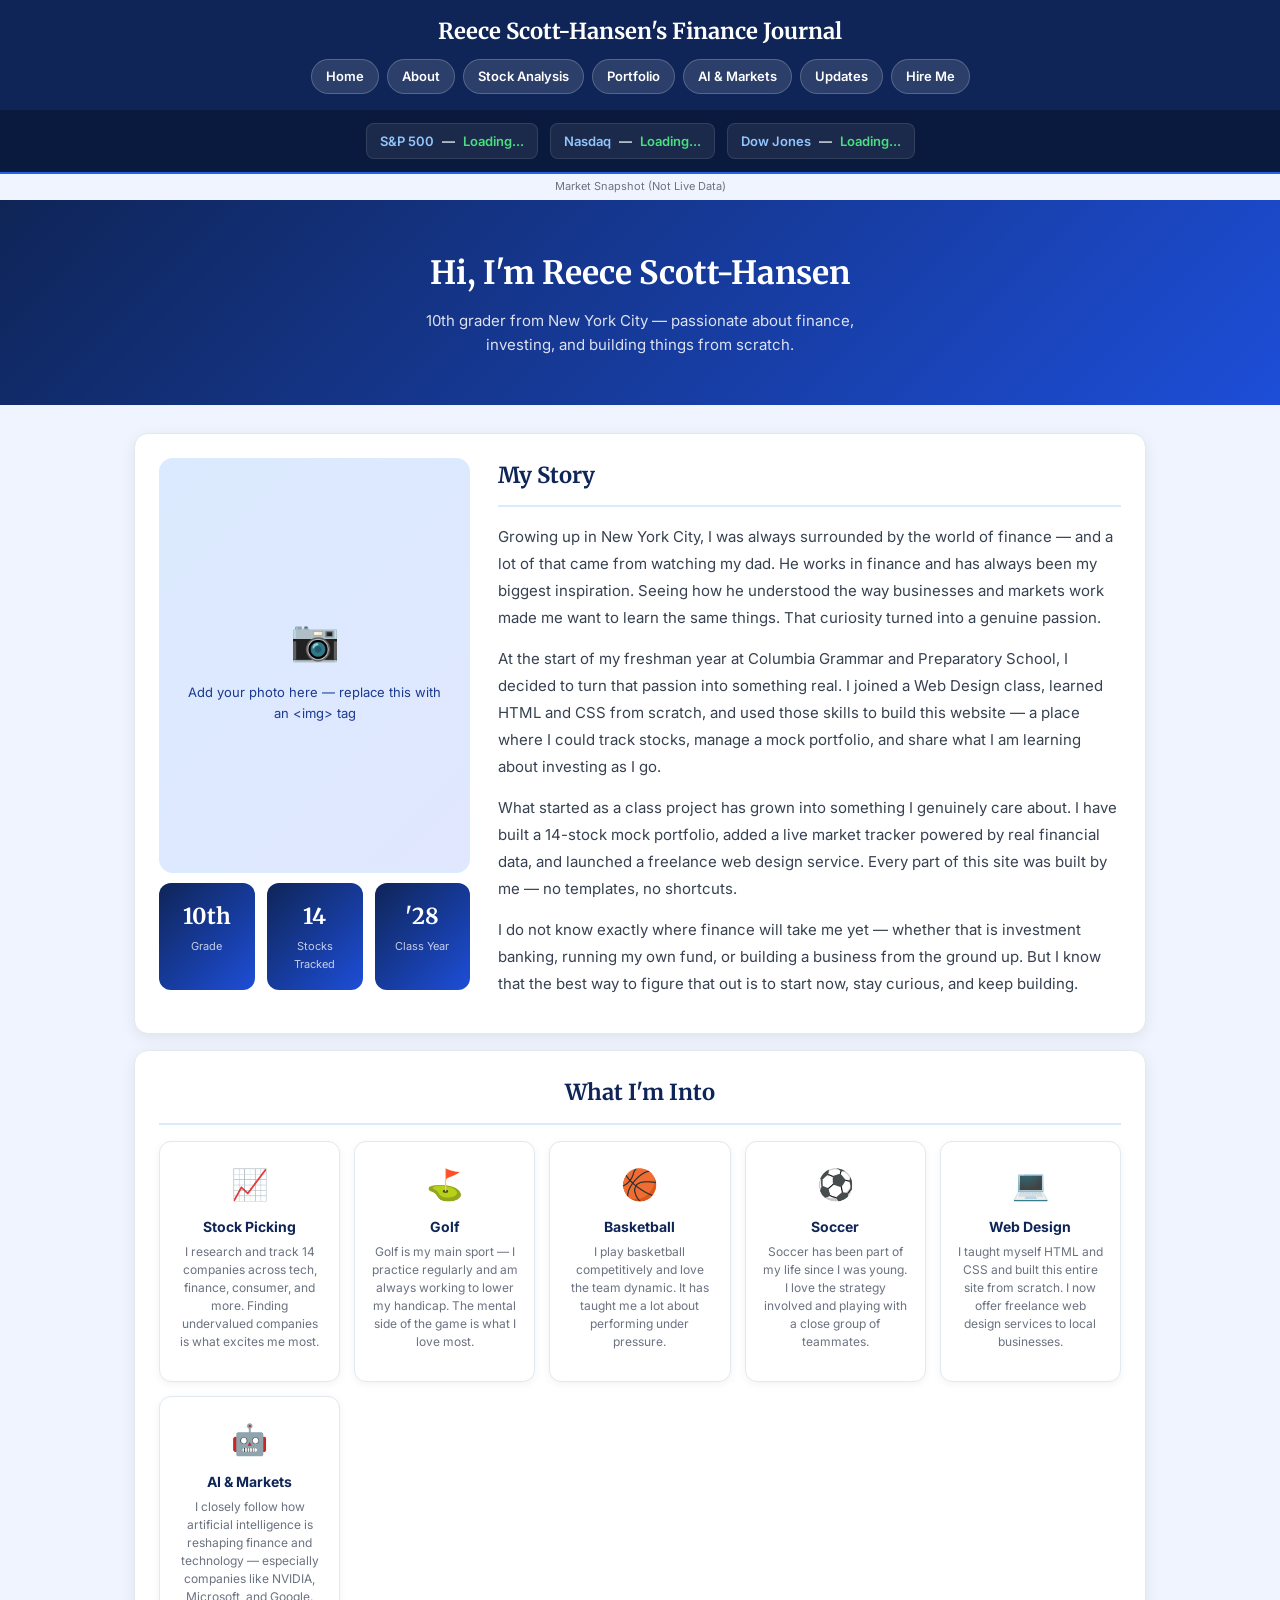
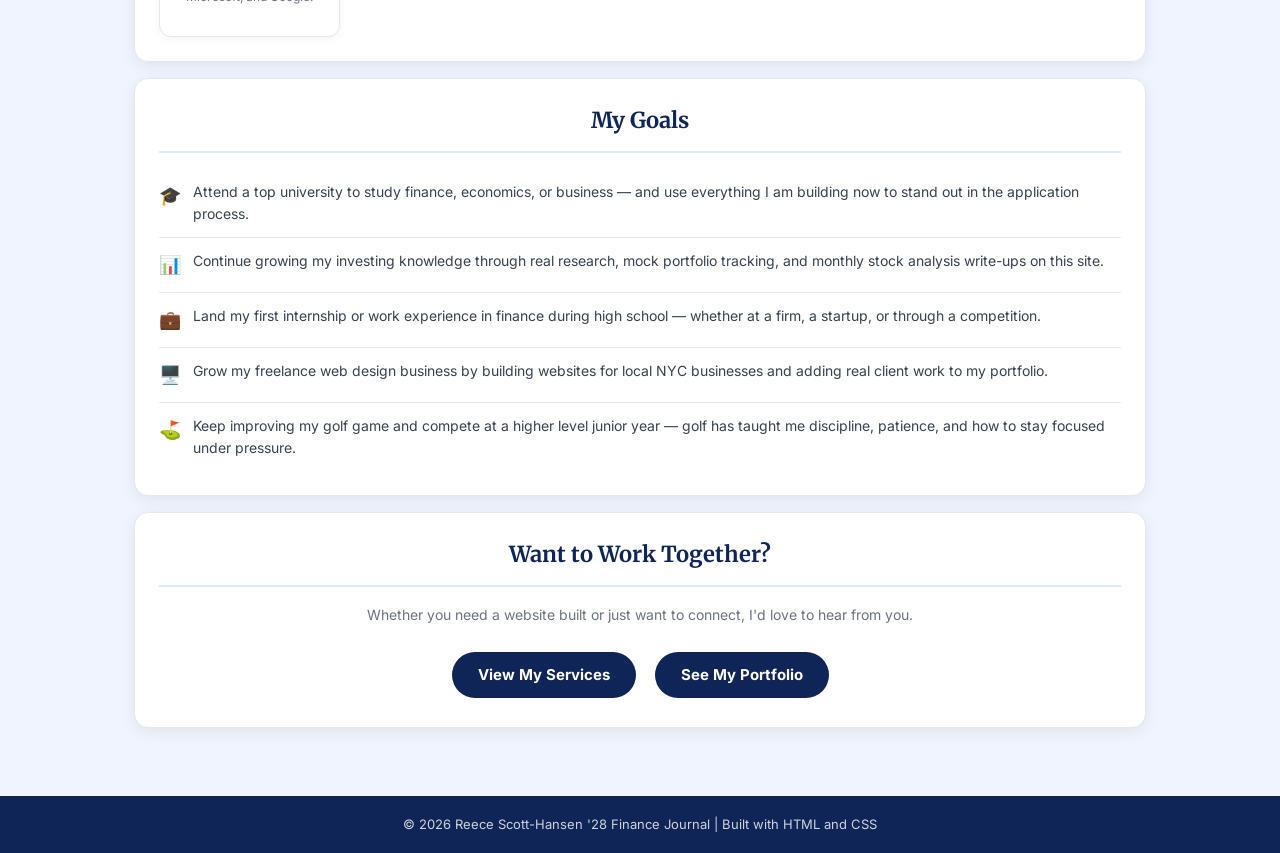
==== about.html @ 5f7d259a "Add files via upload" ====
<!DOCTYPE html>
<html lang="en">
<head>
  <meta name="viewport" content="width=device-width, initial-scale=1.0">
  <title>About Me — Reece Scott-Hansen</title>
  <link rel="stylesheet" href="styles.css">
  <style>
    .about-hero {
      background: linear-gradient(135deg, #0f2557, #1d4ed8);
      padding: 48px 20px;
      text-align: center;
    }

    .about-hero h2 {
      font-family: 'Merriweather', serif;
      color: white;
      font-size: clamp(22px, 4vw, 32px);
      margin-bottom: 10px;
    }

    .about-hero p {
      color: rgba(255,255,255,0.85);
      font-size: 15px;
      max-width: 500px;
      margin: 0 auto;
    }

    .about-grid {
      display: grid;
      grid-template-columns: 1fr 2fr;
      gap: 28px;
      align-items: start;
    }

    .about-photo {
      width: 100%;
      border-radius: 14px;
      border: 3px solid var(--light-blue);
      box-shadow: 0 8px 24px rgba(0,0,0,0.1);
    }

    .about-photo-placeholder {
      width: 100%;
      aspect-ratio: 3/4;
      background: linear-gradient(135deg, #dbeafe, #e0e7ff);
      border-radius: 14px;
      border: 3px solid var(--light-blue);
      display: flex;
      flex-direction: column;
      align-items: center;
      justify-content: center;
      color: var(--blue);
      font-size: 13px;
      text-align: center;
      padding: 20px;
      gap: 10px;
    }

    .about-photo-placeholder .photo-icon {
      font-size: 40px;
    }

    .stat-grid {
      display: grid;
      grid-template-columns: repeat(3, 1fr);
      gap: 12px;
      margin-top: 10px;
    }

    .stat-box {
      background: linear-gradient(135deg, #0f2557, #1d4ed8);
      border-radius: 12px;
      padding: 16px 12px;
      text-align: center;
    }

    .stat-number {
      color: white;
      font-size: 22px;
      font-weight: 700;
      font-family: 'Merriweather', serif;
    }

    .stat-label {
      color: rgba(255,255,255,0.75);
      font-size: 11px;
      margin-top: 4px;
    }

    .interest-grid {
      display: grid;
      grid-template-columns: repeat(auto-fit, minmax(180px, 1fr));
      gap: 14px;
    }

    .interest-card {
      background: white;
      border: 1px solid var(--border);
      border-radius: 12px;
      padding: 18px 16px;
      text-align: center;
      box-shadow: 0 2px 8px rgba(0,0,0,0.05);
    }

    .interest-icon { font-size: 30px; margin-bottom: 8px; }

    .interest-card h4 {
      color: var(--navy);
      font-size: 14px;
      font-weight: 700;
      margin-bottom: 5px;
    }

    .interest-card p {
      color: var(--gray);
      font-size: 12px;
      line-height: 1.5;
    }

    .goal-list {
      list-style: none;
      padding: 0;
    }

    .goal-list li {
      display: flex;
      align-items: flex-start;
      gap: 12px;
      padding: 12px 0;
      border-bottom: 1px solid var(--border);
      font-size: 14px;
      color: #374151;
      line-height: 1.6;
    }

    .goal-list li:last-child { border-bottom: none; }

    .goal-list li .goal-icon {
      font-size: 18px;
      flex-shrink: 0;
      margin-top: 1px;
    }

    @media (max-width: 600px) {
      .about-grid { grid-template-columns: 1fr; }
      .stat-grid { grid-template-columns: repeat(3, 1fr); gap: 8px; }
      .stat-number { font-size: 18px; }
      .stat-label { font-size: 10px; }
      .about-hero { padding: 32px 16px; }
    }
  </style>
</head>
<body>

  <header>
    <div class="container">
      <nav>
        <h1>Reece Scott-Hansen's Finance Journal</h1>
        <ul>
          <li><a href="index.html">Home</a></li>
          <li><a href="about.html">About</a></li>
          <li><a href="stocks.html">Stock Analysis</a></li>
          <li><a href="port.html">Portfolio</a></li>
          <li><a href="ai.html">AI &amp; Markets</a></li>
          <li><a href="updates.html">Updates</a></li>
          <li><a href="hire.html">Hire Me</a></li>
        </ul>
      </nav>
    </div>
  </header>

  <div class="market-bar">
    <a href="https://finance.yahoo.com/quote/%5EGSPC/" target="_blank" class="market-item">
      <span class="market-name">S&amp;P 500</span>
      <span class="market-price" id="mb-sp500-price">—</span>
      <span class="up" id="mb-sp500-change">Loading...</span>
    </a>
    <a href="https://finance.yahoo.com/quote/%5EIXIC/" target="_blank" class="market-item">
      <span class="market-name">Nasdaq</span>
      <span class="market-price" id="mb-nasdaq-price">—</span>
      <span class="up" id="mb-nasdaq-change">Loading...</span>
    </a>
    <a href="https://finance.yahoo.com/quote/%5EDJI/" target="_blank" class="market-item">
      <span class="market-name">Dow Jones</span>
      <span class="market-price" id="mb-dow-price">—</span>
      <span class="up" id="mb-dow-change">Loading...</span>
    </a>
  </div>
  <p class="market-label">Loading live data...</p>
  <script src="market.js"></script>

  <!-- Hero -->
  <div class="about-hero">
    <h2>Hi, I'm Reece Scott-Hansen</h2>
    <p>10th grader from New York City — passionate about finance, investing, and building things from scratch.</p>
  </div>

  <section>
    <div class="container">

      <!-- Main about section -->
      <div class="section-box">
        <div class="about-grid">

          <div>
            <div class="about-photo-placeholder">
              <div class="photo-icon">📷</div>
              <div>Add your photo here — replace this with an &lt;img&gt; tag</div>
            </div>
            <div class="stat-grid">
              <div class="stat-box">
                <div class="stat-number">10th</div>
                <div class="stat-label">Grade</div>
              </div>
              <div class="stat-box">
                <div class="stat-number">14</div>
                <div class="stat-label">Stocks Tracked</div>
              </div>
              <div class="stat-box">
                <div class="stat-number">'28</div>
                <div class="stat-label">Class Year</div>
              </div>
            </div>
          </div>

          <div>
            <h3 style="text-align:left; border-bottom: 2px solid var(--light-blue); padding-bottom: 12px; margin-bottom: 16px;">My Story</h3>

            <p style="color:#374151; margin-bottom: 14px; line-height: 1.8; font-size: 15px;">
              Growing up in New York City, I was always surrounded by the world of finance — and a lot of that came from watching my dad. He works in finance and has always been my biggest inspiration. Seeing how he understood the way businesses and markets work made me want to learn the same things. That curiosity turned into a genuine passion.
            </p>

            <p style="color:#374151; margin-bottom: 14px; line-height: 1.8; font-size: 15px;">
              At the start of my freshman year at Columbia Grammar and Preparatory School, I decided to turn that passion into something real. I joined a Web Design class, learned HTML and CSS from scratch, and used those skills to build this website — a place where I could track stocks, manage a mock portfolio, and share what I am learning about investing as I go.
            </p>

            <p style="color:#374151; margin-bottom: 14px; line-height: 1.8; font-size: 15px;">
              What started as a class project has grown into something I genuinely care about. I have built a 14-stock mock portfolio, added a live market tracker powered by real financial data, and launched a freelance web design service. Every part of this site was built by me — no templates, no shortcuts.
            </p>

            <p style="color:#374151; line-height: 1.8; font-size: 15px;">
              I do not know exactly where finance will take me yet — whether that is investment banking, running my own fund, or building a business from the ground up. But I know that the best way to figure that out is to start now, stay curious, and keep building.
            </p>
          </div>

        </div>
      </div>

      <!-- Interests -->
      <div class="section-box">
        <h3>What I'm Into</h3>
        <div class="interest-grid">

          <div class="interest-card">
            <div class="interest-icon">📈</div>
            <h4>Stock Picking</h4>
            <p>I research and track 14 companies across tech, finance, consumer, and more. Finding undervalued companies is what excites me most.</p>
          </div>

          <div class="interest-card">
            <div class="interest-icon">⛳</div>
            <h4>Golf</h4>
            <p>Golf is my main sport — I practice regularly and am always working to lower my handicap. The mental side of the game is what I love most.</p>
          </div>

          <div class="interest-card">
            <div class="interest-icon">🏀</div>
            <h4>Basketball</h4>
            <p>I play basketball competitively and love the team dynamic. It has taught me a lot about performing under pressure.</p>
          </div>

          <div class="interest-card">
            <div class="interest-icon">⚽</div>
            <h4>Soccer</h4>
            <p>Soccer has been part of my life since I was young. I love the strategy involved and playing with a close group of teammates.</p>
          </div>

          <div class="interest-card">
            <div class="interest-icon">💻</div>
            <h4>Web Design</h4>
            <p>I taught myself HTML and CSS and built this entire site from scratch. I now offer freelance web design services to local businesses.</p>
          </div>

          <div class="interest-card">
            <div class="interest-icon">🤖</div>
            <h4>AI &amp; Markets</h4>
            <p>I closely follow how artificial intelligence is reshaping finance and technology — especially companies like NVIDIA, Microsoft, and Google.</p>
          </div>

        </div>
      </div>

      <!-- Goals -->
      <div class="section-box">
        <h3>My Goals</h3>
        <ul class="goal-list">
          <li>
            <span class="goal-icon">🎓</span>
            <span>Attend a top university to study finance, economics, or business — and use everything I am building now to stand out in the application process.</span>
          </li>
          <li>
            <span class="goal-icon">📊</span>
            <span>Continue growing my investing knowledge through real research, mock portfolio tracking, and monthly stock analysis write-ups on this site.</span>
          </li>
          <li>
            <span class="goal-icon">💼</span>
            <span>Land my first internship or work experience in finance during high school — whether at a firm, a startup, or through a competition.</span>
          </li>
          <li>
            <span class="goal-icon">🖥️</span>
            <span>Grow my freelance web design business by building websites for local NYC businesses and adding real client work to my portfolio.</span>
          </li>
          <li>
            <span class="goal-icon">⛳</span>
            <span>Keep improving my golf game and compete at a higher level junior year — golf has taught me discipline, patience, and how to stay focused under pressure.</span>
          </li>
        </ul>
      </div>

      <!-- CTA -->
      <div class="section-box" style="text-align: center;">
        <h3>Want to Work Together?</h3>
        <p style="color: var(--gray); margin-bottom: 20px; font-size: 14px;">
          Whether you need a website built or just want to connect, I'd love to hear from you.
        </p>
        <a href="hire.html" class="contact-link" style="margin-right: 10px;">View My Services</a>
        <a href="port.html" class="contact-link">See My Portfolio</a>
      </div>

    </div>
  </section>

  <footer>
    <div class="container">
      <p>© 2026 Reece Scott-Hansen '28 Finance Journal | Built with HTML and CSS</p>
    </div>
  </footer>

</body>
</html>
---- styles.css ----
@import url('https://fonts.googleapis.com/css2?family=Merriweather:wght@700&family=Inter:wght@400;500;600;700&display=swap');

* {
  margin: 0;
  padding: 0;
  box-sizing: border-box;
}

:root {
  --navy: #0f2557;
  --blue: #1a3a8f;
  --accent: #2563eb;
  --light-blue: #dbeafe;
  --bg: #f0f4ff;
  --white: #ffffff;
  --gray: #6b7280;
  --border: #e2e8f0;
  --text: #1e293b;
}

body {
  background-color: var(--bg);
  color: var(--text);
  font-family: 'Inter', Arial, sans-serif;
  font-size: 15px;
  line-height: 1.6;
  overflow-x: hidden;
}

.container {
  width: 92%;
  max-width: 1100px;
  margin: auto;
}

/* HEADER */
header {
  background-color: var(--navy);
  color: white;
  padding: 16px 0;
  box-shadow: 0 2px 10px rgba(0,0,0,0.3);
}

header h1 {
  text-align: center;
  font-family: 'Merriweather', serif;
  font-size: clamp(14px, 3vw, 22px);
  margin-bottom: 12px;
  padding: 0 10px;
  line-height: 1.4;
}

nav {
  display: flex;
  flex-direction: column;
  align-items: center;
}

nav ul {
  list-style: none;
  display: flex;
  flex-wrap: wrap;
  justify-content: center;
  gap: 8px;
  padding: 0 10px;
}

nav ul li a {
  background-color: rgba(255,255,255,0.12);
  color: white;
  padding: 6px 14px;
  border-radius: 20px;
  text-decoration: none;
  font-weight: 600;
  font-size: 13px;
  border: 1px solid rgba(255,255,255,0.2);
  transition: background-color 0.2s;
  display: block;
  white-space: nowrap;
}

nav ul li a:hover {
  background-color: var(--accent);
  border-color: var(--accent);
}

/* MARKET BAR */
.market-bar {
  background-color: #0a1a3e;
  padding: 10px 8px;
  text-align: center;
  border-bottom: 2px solid var(--accent);
  overflow-x: auto;
  -webkit-overflow-scrolling: touch;
  white-space: nowrap;
  scrollbar-width: none;
}

.market-bar::-webkit-scrollbar { display: none; }

.market-item {
  display: inline-block;
  color: white;
  padding: 7px 13px;
  margin: 3px 4px;
  border-radius: 8px;
  font-size: 13px;
  font-weight: 600;
  text-decoration: none;
  background-color: rgba(255,255,255,0.07);
  border: 1px solid rgba(255,255,255,0.1);
  transition: background-color 0.2s;
}

.market-item:hover { background-color: rgba(255,255,255,0.15); }

.market-name  { color: #93c5fd; margin-right: 5px; }
.market-price { color: #e2e8f0; margin-right: 5px; }
.up           { color: #4ade80; }
.down         { color: #f87171; }

.market-label {
  text-align: center;
  font-size: 11px;
  color: var(--gray);
  margin: 4px 0 0 0;
  padding-bottom: 4px;
}

/* HERO */
.hero { padding: 28px 0 12px; }

.box {
  background: linear-gradient(135deg, #0f2557, #1d4ed8);
  padding: 24px;
  border-radius: 14px;
  width: 92%;
  margin: auto;
  box-shadow: 0 8px 25px rgba(15,37,87,0.3);
}

.box-content {
  display: flex;
  align-items: center;
  gap: 20px;
}

.side-img {
  width: 130px;
  border-radius: 10px;
  border: 2px solid rgba(255,255,255,0.25);
  flex-shrink: 0;
}

.box h2 {
  color: white;
  font-family: 'Merriweather', serif;
  font-size: clamp(17px, 3vw, 23px);
  margin-bottom: 8px;
}

.box p {
  color: rgba(255,255,255,0.9);
  font-size: 14px;
}

.text { flex: 1; min-width: 0; }

/* SECTIONS */
section { padding: 12px 0; }

.section-box {
  background: white;
  padding: 24px;
  border-radius: 14px;
  margin: 16px auto;
  width: 92%;
  box-shadow: 0 4px 16px rgba(0,0,0,0.07);
  border: 1px solid var(--border);
}

.section-box h3 {
  color: var(--navy);
  font-family: 'Merriweather', serif;
  font-size: clamp(17px, 3vw, 22px);
  margin-bottom: 16px;
  text-align: center;
  padding-bottom: 12px;
  border-bottom: 2px solid var(--light-blue);
}

.section-box p {
  color: #374151;
  margin-bottom: 12px;
  line-height: 1.75;
}

h3 {
  color: var(--navy);
  font-size: clamp(17px, 3vw, 22px);
  margin-bottom: 16px;
  font-family: 'Merriweather', serif;
}

/* CARDS */
.card-grid {
  display: grid;
  grid-template-columns: repeat(auto-fit, minmax(240px, 1fr));
  gap: 16px;
}

.card {
  background-color: white;
  padding: 18px;
  border-radius: 12px;
  border: 1px solid var(--border);
  box-shadow: 0 2px 8px rgba(0,0,0,0.06);
  transition: transform 0.2s, box-shadow 0.2s;
}

.card:hover {
  transform: translateY(-3px);
  box-shadow: 0 6px 20px rgba(0,0,0,0.1);
}

.card h4 {
  color: var(--navy);
  font-size: 15px;
  font-weight: 700;
  margin-bottom: 8px;
}

.card p {
  margin-bottom: 6px;
  color: #374151;
  font-size: 13px;
}

/* STOCK CARD HEADER */
.card-header {
  display: flex;
  align-items: center;
  gap: 10px;
  margin-bottom: 12px;
  padding-bottom: 10px;
  border-bottom: 1px solid var(--border);
}

.logo {
  width: 40px;
  height: 40px;
  object-fit: contain;
  border: 1px solid var(--border);
  border-radius: 8px;
  background-color: white;
  padding: 4px;
  flex-shrink: 0;
}

/* PORTFOLIO TABLE */
.portfolio-table {
  width: 100%;
  border-collapse: collapse;
  background-color: white;
  border-radius: 10px;
  overflow: hidden;
  box-shadow: 0 2px 8px rgba(0,0,0,0.06);
  display: block;
  overflow-x: auto;
  -webkit-overflow-scrolling: touch;
}

.portfolio-table th,
.portfolio-table td {
  border: 1px solid var(--border);
  padding: 10px 12px;
  text-align: left;
  font-size: 13px;
  white-space: nowrap;
}

.portfolio-table th {
  background-color: var(--navy);
  color: white;
  font-weight: 600;
}

.portfolio-table tr:hover td { background-color: #f8faff; }

/* HIRE ME PAGE */
.hire-hero {
  background: linear-gradient(135deg, #0f2557, #1d4ed8);
  color: white;
  text-align: center;
  padding: 44px 20px;
}

.hire-hero h2 {
  font-family: 'Merriweather', serif;
  font-size: clamp(20px, 4vw, 30px);
  margin-bottom: 12px;
}

.hire-hero p {
  font-size: 15px;
  opacity: 0.9;
  max-width: 560px;
  margin: 0 auto 22px;
  line-height: 1.7;
}

.btn {
  display: inline-block;
  background-color: white;
  color: var(--navy);
  padding: 11px 26px;
  border-radius: 25px;
  text-decoration: none;
  font-weight: 700;
  font-size: 14px;
  transition: transform 0.2s;
}

.btn:hover { transform: scale(1.04); }

.services-grid {
  display: grid;
  grid-template-columns: repeat(auto-fit, minmax(200px, 1fr));
  gap: 16px;
  margin-top: 10px;
}

.service-card {
  background: white;
  border: 1px solid var(--border);
  border-radius: 12px;
  padding: 20px 16px;
  text-align: center;
  box-shadow: 0 2px 8px rgba(0,0,0,0.06);
}

.service-card .icon { font-size: 28px; margin-bottom: 10px; }

.service-card h4 {
  color: var(--navy);
  font-size: 15px;
  font-weight: 700;
  margin-bottom: 6px;
}

.service-card p { color: var(--gray); font-size: 13px; }

.price-tag {
  display: inline-block;
  background-color: var(--light-blue);
  color: var(--blue);
  font-weight: 700;
  font-size: 12px;
  padding: 3px 10px;
  border-radius: 20px;
  margin-top: 8px;
}

.contact-box {
  background: white;
  border: 1px solid var(--border);
  border-radius: 14px;
  padding: 26px;
  max-width: 500px;
  margin: 0 auto;
  box-shadow: 0 4px 15px rgba(0,0,0,0.07);
  text-align: center;
}

.contact-box p { color: var(--gray); margin-bottom: 16px; }

.contact-link {
  display: inline-block;
  background-color: var(--navy);
  color: white;
  padding: 11px 26px;
  border-radius: 25px;
  text-decoration: none;
  font-weight: 700;
  margin: 5px;
  transition: background-color 0.2s;
}

.contact-link:hover { background-color: var(--accent); }

/* AI PAGE */
.ai-img {
  display: block;
  margin: 16px auto;
  width: 80%;
  max-width: 480px;
  border-radius: 12px;
  box-shadow: 0 6px 18px rgba(0,0,0,0.18);
}

.img-caption {
  text-align: center;
  font-size: 12px;
  color: var(--gray);
  margin-bottom: 16px;
}

/* FOOTER */
footer {
  background-color: var(--navy);
  color: rgba(255,255,255,0.8);
  text-align: center;
  padding: 18px 16px;
  margin-top: 40px;
  font-size: 13px;
  line-height: 1.6;
}

/* MOBILE */
@media (max-width: 600px) {
  body { font-size: 13px; }
  header { padding: 12px 0; }
  header h1 { font-size: 14px; margin-bottom: 10px; }
  nav ul { gap: 5px; padding: 0 8px; }
  nav ul li a { font-size: 11px; padding: 5px 10px; }
  .box { width: 96%; padding: 14px; }
  .box-content { flex-direction: column; text-align: center; gap: 10px; }
  .side-img { width: 80px; }
  .box h2 { font-size: 15px; }
  .box p { font-size: 12px; }
  .section-box { width: 96%; padding: 14px; }
  .section-box h3 { font-size: 15px; margin-bottom: 10px; }
  .section-box p { font-size: 12px; line-height: 1.6; margin-bottom: 8px; }
  h3 { font-size: 15px; }
  .card { padding: 14px; }
  .card h4 { font-size: 13px; }
  .card p { font-size: 12px; }
  .card-grid { grid-template-columns: 1fr; gap: 10px; }
  .hire-hero { padding: 26px 14px; }
  .hire-hero h2 { font-size: 18px; }
  .hire-hero p { font-size: 12px; }
  .services-grid { grid-template-columns: 1fr 1fr; gap: 8px; }
  .service-card { padding: 14px 10px; }
  .service-card h4 { font-size: 13px; }
  .service-card p { font-size: 11px; }
  .platform-wrap { padding: 14px !important; width: 96% !important; }
  .p-chart-row { grid-template-columns: 1fr !important; }
  .p-metrics { grid-template-columns: 1fr 1fr !important; }
  .p-table th:nth-child(3), .p-table td:nth-child(3),
  .p-table th:nth-child(4), .p-table td:nth-child(4) { display: none; }
  .market-item { padding: 5px 10px; font-size: 12px; }
  footer { font-size: 11px; padding: 14px 12px; }
}

/* TABLET */
@media (min-width: 601px) and (max-width: 900px) {
  .box { width: 94%; }
  .section-box { width: 94%; }
  .card-grid { grid-template-columns: repeat(2, 1fr); }
  .services-grid { grid-template-columns: repeat(2, 1fr); }
}
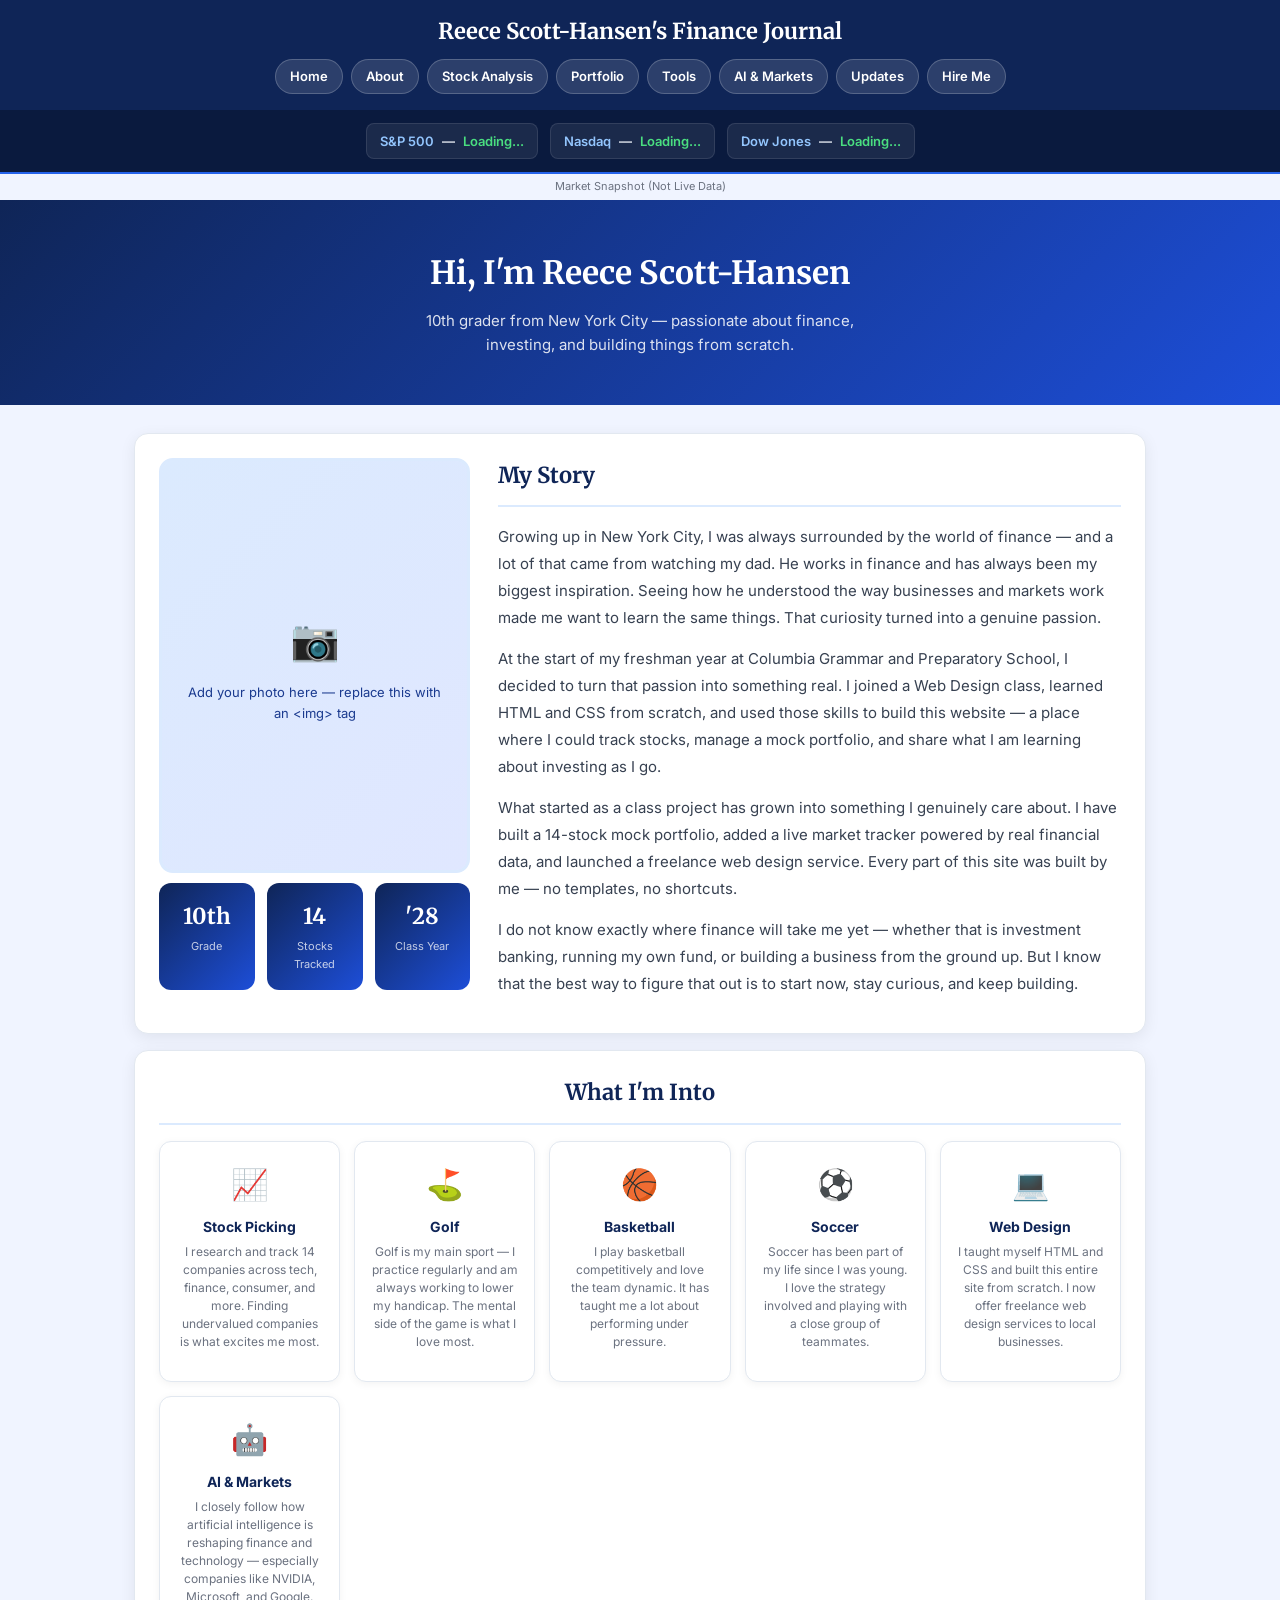
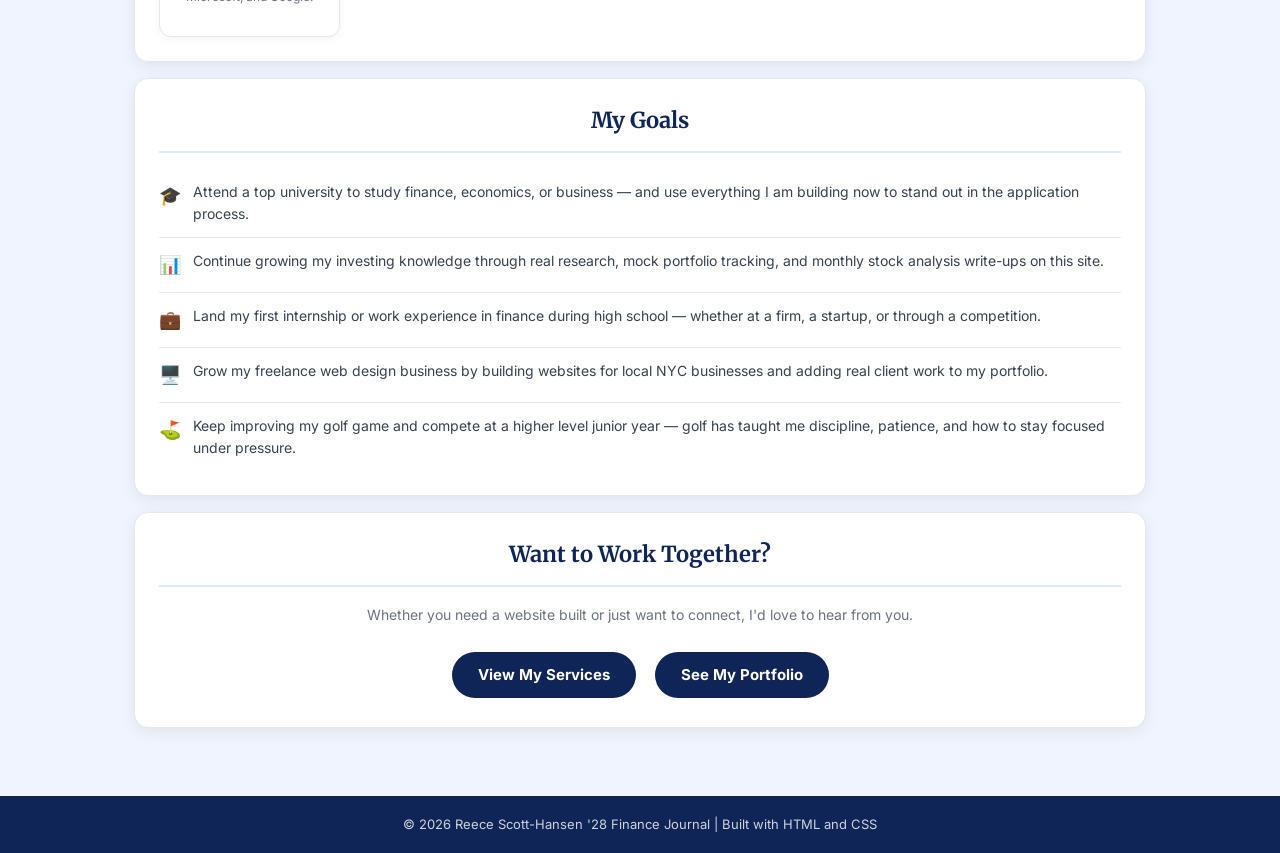
==== commit 3c0343ea: "Add files via upload" ====
--- a/about.html
+++ b/about.html
@@ -161,6 +161,7 @@
           <li><a href="about.html">About</a></li>
           <li><a href="stocks.html">Stock Analysis</a></li>
           <li><a href="port.html">Portfolio</a></li>
+          <li><a href="tools.html">Tools</a></li>
           <li><a href="ai.html">AI &amp; Markets</a></li>
           <li><a href="updates.html">Updates</a></li>
           <li><a href="hire.html">Hire Me</a></li>
